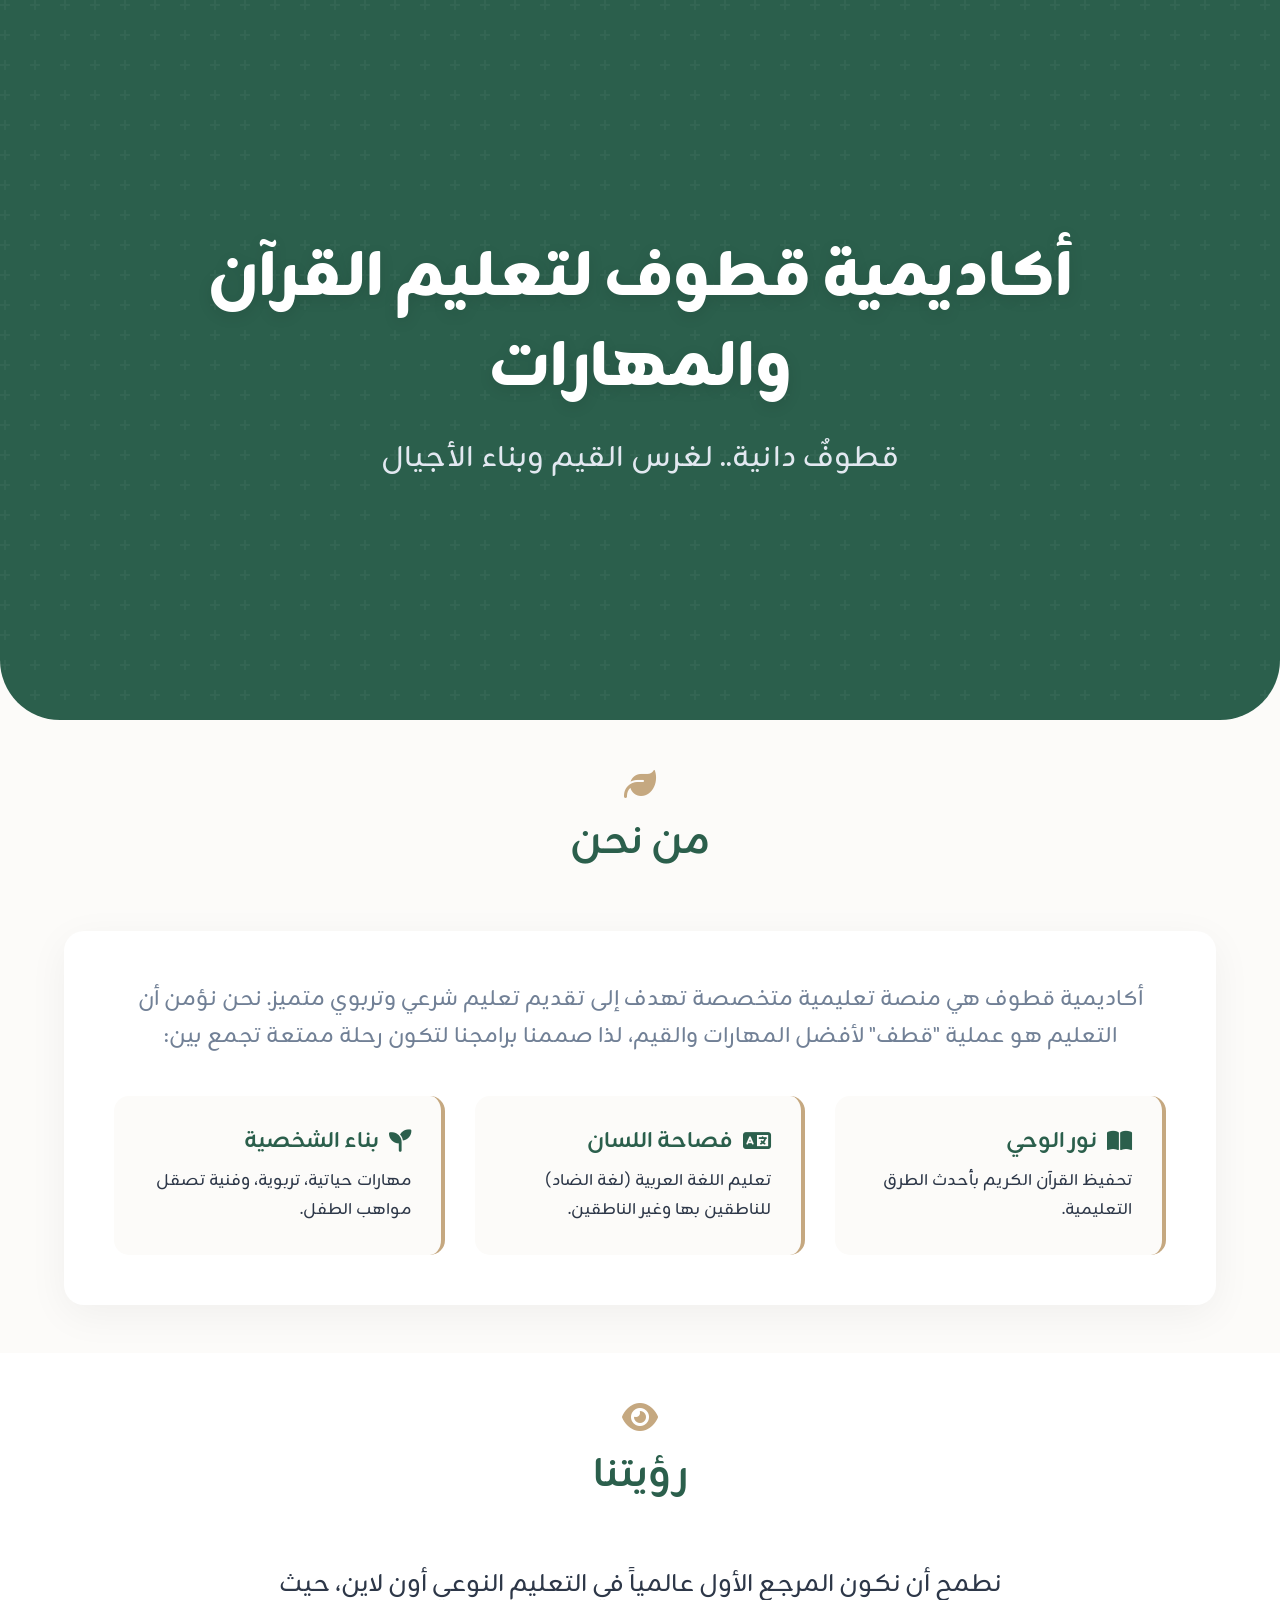
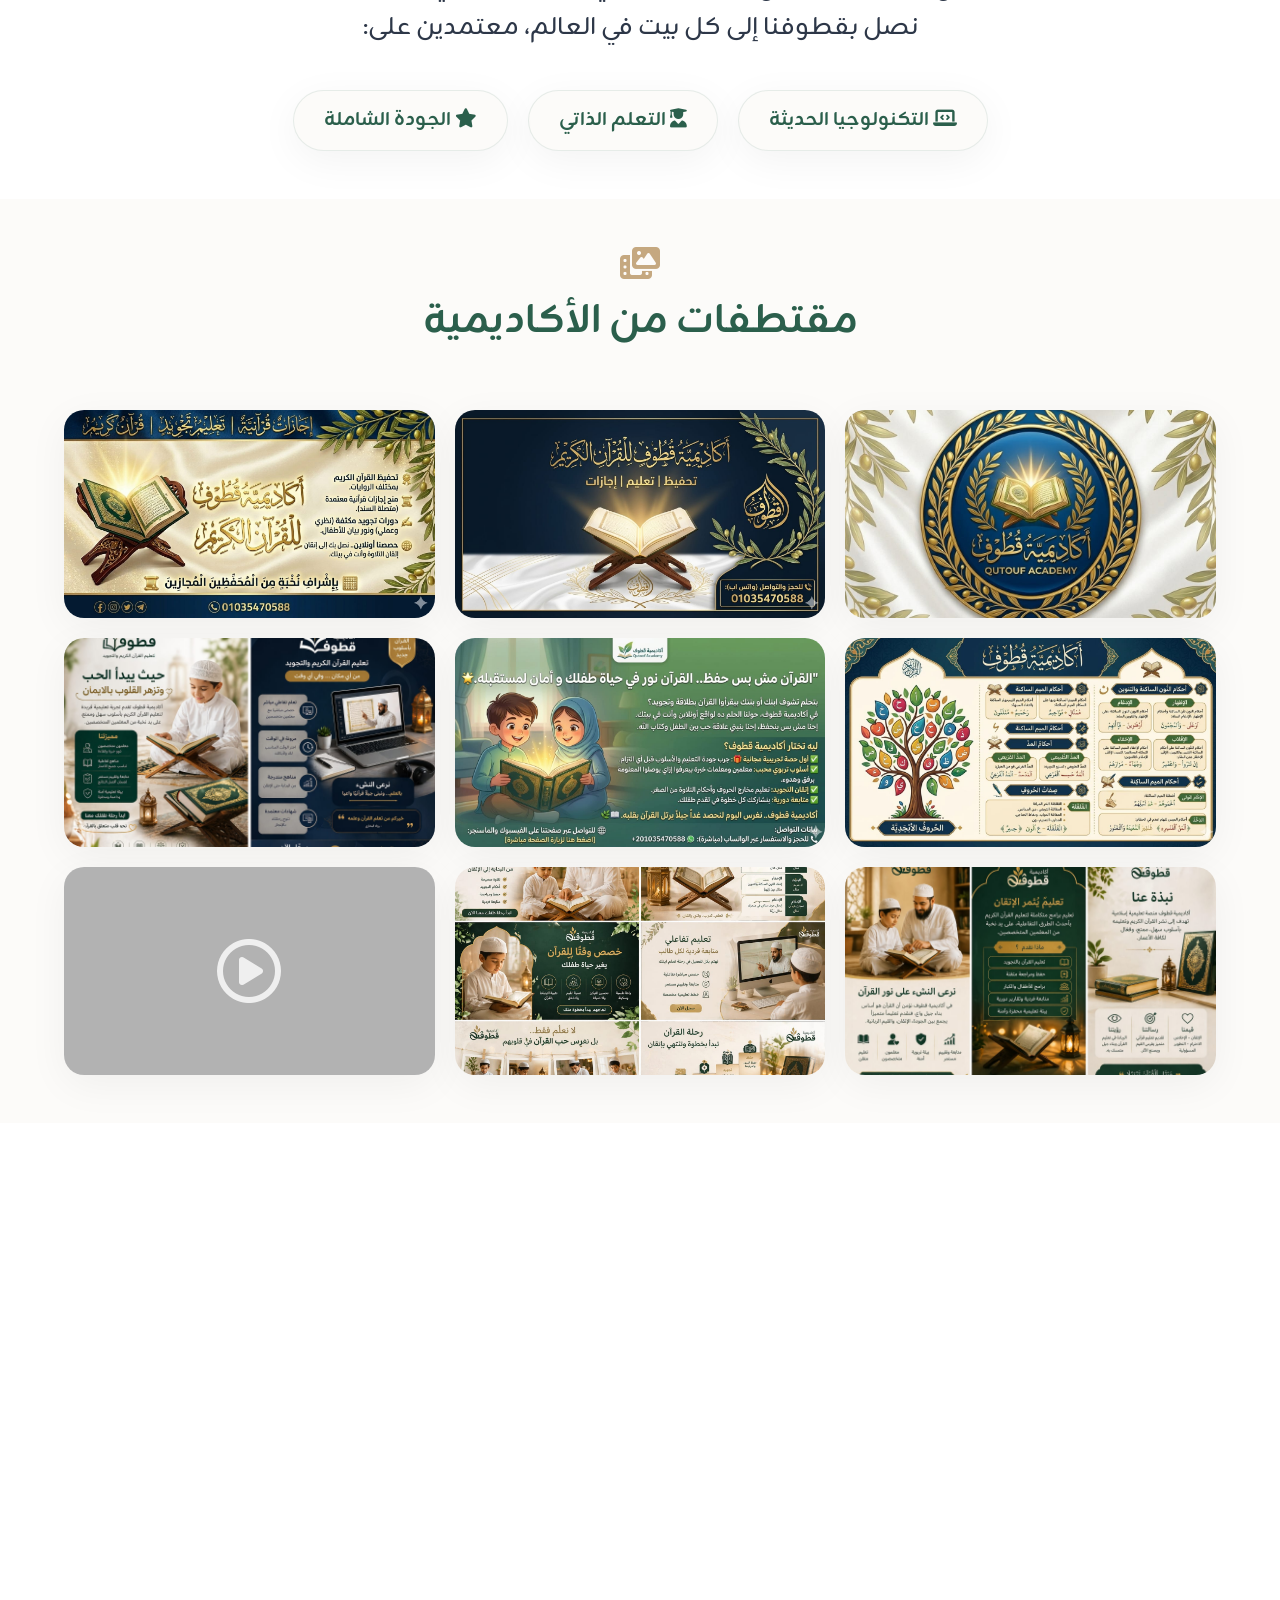
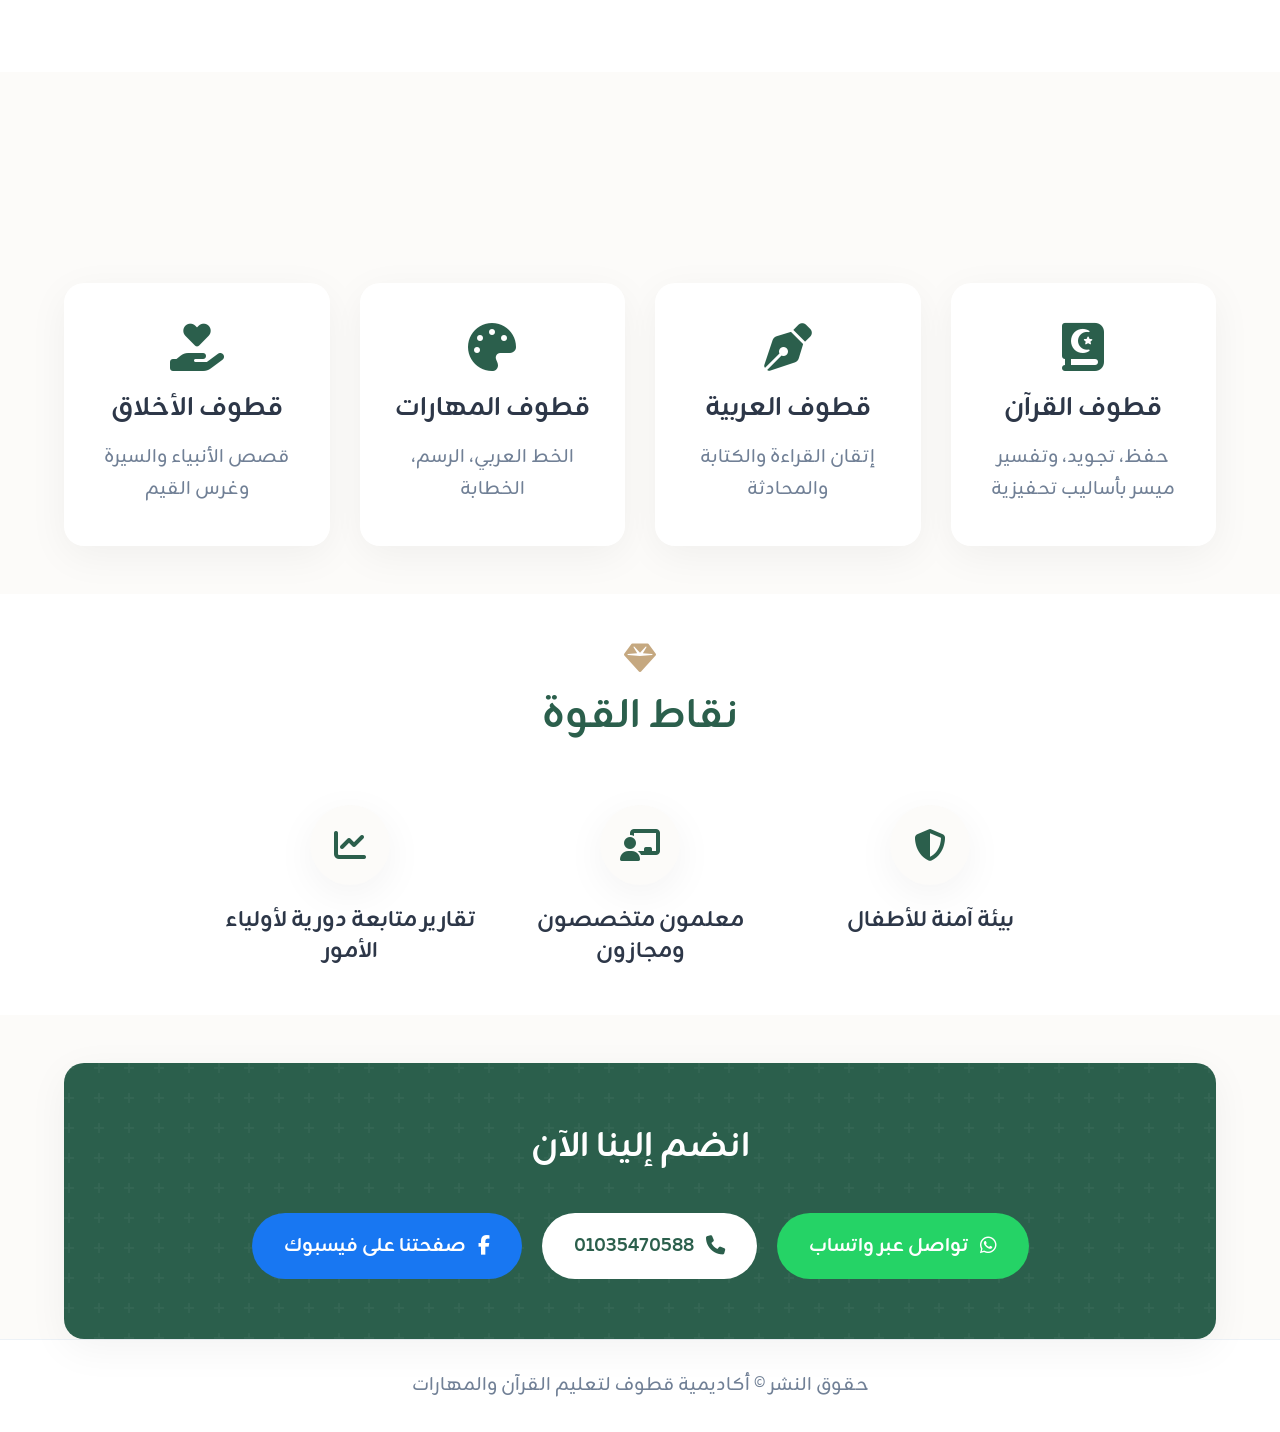
==== index.html @ 1dbad1f9 "a" ====
<!doctype html>
<html lang="ar" dir="rtl">
  <head>
    <meta charset="UTF-8" />
    <meta name="viewport" content="width=device-width, initial-scale=1.0" />
    <title>أكاديمية قطوف لتعليم القرآن والمهارات</title>

    <link rel="preconnect" href="https://fonts.googleapis.com" />
    <link rel="preconnect" href="https://fonts.gstatic.com" crossorigin />
    <link
      href="https://fonts.googleapis.com/css2?family=Zain:wght@300;400;700;900&display=swap"
      rel="stylesheet"
    />

    <link
      rel="stylesheet"
      href="https://cdnjs.cloudflare.com/ajax/libs/font-awesome/6.4.0/css/all.min.css"
    />

    <style>
      /* --- المتغيرات والألوان --- */
      :root {
        --primary-color: #2b5f4c; /* أخضر إسلامي هادئ */
        --secondary-color: #c5a880; /* ذهبي / بيج داكن */
        --bg-color: #fcfbf9; /* بيج فاتح جداً مريح للعين */
        --white: #ffffff;
        --text-dark: #2d3748;
        --text-light: #718096;
        --shadow-soft: 0 10px 40px rgba(0, 0, 0, 0.05);
        --shadow-hover: 0 20px 40px rgba(43, 95, 76, 0.1);
        --border-radius: 20px;
        --transition: all 0.4s cubic-bezier(0.4, 0, 0.2, 1);
      }

      /* --- الإعدادات العامة --- */
      * {
        margin: 0;
        padding: 0;
        box-sizing: border-box;
      }

      body {
        font-family: "Zain", sans-serif;
        background-color: var(--bg-color);
        color: var(--text-dark);
        line-height: 1.8;
        overflow-x: hidden;
        scroll-behavior: smooth;
      }

      h1,
      h2,
      h3,
      h4 {
        font-weight: 700;
        line-height: 1.4;
      }

      a {
        text-decoration: none;
        color: inherit;
      }

      .container {
        width: 100%;
        max-width: 1200px;
        margin: 0 auto;
        padding: 0 24px;
      }

      section {
        padding: 48px 0;
        margin: 48px 0;
        position: relative;
      }

      .section-header {
        text-align: center;
        margin-bottom: 60px;
      }

      .section-header i {
        font-size: 2rem;
        color: var(--secondary-color);
        margin-bottom: 15px;
      }

      .section-header h2 {
        font-size: 2.5rem;
        color: var(--primary-color);
        margin-bottom: 15px;
      }

      /* --- تأثيرات الدخول (Animations) --- */
      .animate-up {
        opacity: 0;
        transform: translateY(40px);
        transition:
          opacity 0.8s ease-out,
          transform 0.8s ease-out;
      }

      .animate-up.visible {
        opacity: 1;
        transform: translateY(0);
      }

      /* --- قسم البطل (Hero Section) --- */
      .hero {
        background-color: var(--primary-color);
        /* نمط هندسي إسلامي خفيف بالخلفية */
        background-image: url("data:image/svg+xml,%3Csvg width='60' height='60' viewBox='0 0 60 60' xmlns='http://www.w3.org/2000/svg'%3E%3Cg fill='none' fill-rule='evenodd'%3E%3Cg fill='%23ffffff' fill-opacity='0.04'%3E%3Cpath d='M36 34v-4h-2v4h-4v2h4v4h2v-4h4v-2h-4zm0-30V0h-2v4h-4v2h4v4h2V6h4V4h-4zM6 34v-4H4v4H0v2h4v4h2v-4h4v-2H6zM6 4V0H4v4H0v2h4v4h2V6h4V4H6z'/%3E%3C/g%3E%3C/g%3E%3C/svg%3E");
        color: var(--white);
        text-align: center;
        margin-top: unset;
        padding: 180px 20px;
        min-height: 80vh;
        display: flex;
        align-items: center;
        justify-content: center;
        border-bottom-left-radius: 60px;
        border-bottom-right-radius: 60px;
      }

      .hero h1 {
        font-size: 4rem;
        font-weight: 900;
        margin-bottom: 20px;
        text-shadow: 0 4px 15px rgba(0, 0, 0, 0.1);
      }

      .hero p {
        font-size: 1.8rem;
        font-weight: 400;
        color: #e2e8f0;
        max-width: 800px;
        margin: 0 auto;
      }

      /* --- قسم من نحن (About) --- */
      .about-content {
        background: var(--white);
        padding: 50px;
        border-radius: var(--border-radius);
        box-shadow: var(--shadow-soft);
        text-align: center;
      }

      .about-content > p {
        font-size: 1.3rem;
        margin-bottom: 40px;
        color: var(--text-light);
      }

      .about-features {
        display: grid;
        grid-template-columns: repeat(auto-fit, minmax(280px, 1fr));
        gap: 30px;
        text-align: right;
      }

      .about-feature-item {
        padding: 30px;
        background: var(--bg-color);
        border-radius: 15px;
        border-right: 4px solid var(--secondary-color);
        transition: var(--transition);
      }

      .about-feature-item:hover {
        transform: translateY(-5px);
        box-shadow: var(--shadow-soft);
      }

      .about-feature-item h4 {
        color: var(--primary-color);
        font-size: 1.4rem;
        margin-bottom: 10px;
        display: flex;
        align-items: center;
        gap: 10px;
      }

      /* --- قسم رؤيتنا (Vision) --- */
      .vision {
        background-color: var(--white);
      }

      .vision-container {
        max-width: 800px;
        margin: 0 auto;
        text-align: center;
      }

      .vision-text {
        font-size: 1.5rem;
        color: var(--text-dark);
        margin-bottom: 40px;
      }

      .vision-tags {
        display: flex;
        justify-content: center;
        gap: 20px;
        flex-wrap: wrap;
      }

      .tag {
        background: var(--bg-color);
        color: var(--primary-color);
        padding: 12px 30px;
        border-radius: 50px;
        font-weight: 700;
        font-size: 1.2rem;
        box-shadow: var(--shadow-soft);
        border: 1px solid rgba(43, 95, 76, 0.1);
      }

      /* --- المسارات التعليمية (Programs) --- */
      .programs-grid {
        display: grid;
        grid-template-columns: repeat(auto-fit, minmax(260px, 1fr));
        gap: 30px;
      }

      .program-card {
        background: var(--white);
        padding: 40px 30px;
        border-radius: var(--border-radius);
        box-shadow: var(--shadow-soft);
        text-align: center;
        transition: var(--transition);
        position: relative;
        overflow: hidden;
      }

      .program-card::before {
        content: "";
        position: absolute;
        top: 0;
        left: 0;
        width: 100%;
        height: 4px;
        background: var(--secondary-color);
        transform: scaleX(0);
        transition: var(--transition);
      }

      .program-card:hover {
        transform: translateY(-10px);
        box-shadow: var(--shadow-hover);
      }

      .program-card:hover::before {
        transform: scaleX(1);
      }

      .program-card i {
        font-size: 3rem;
        color: var(--primary-color);
        margin-bottom: 20px;
      }

      .program-card h3 {
        font-size: 1.6rem;
        margin-bottom: 15px;
        color: var(--text-dark);
      }

      .program-card p {
        color: var(--text-light);
        font-size: 1.1rem;
      }

      /* --- نقاط القوة (Features) --- */
      .features {
        background-color: var(--white);
      }

      .features-list {
        display: flex;
        justify-content: center;
        gap: 40px;
        flex-wrap: wrap;
      }

      .feature-box {
        display: flex;
        flex-direction: column;
        align-items: center;
        text-align: center;
        width: 250px;
      }

      .feature-icon {
        width: 80px;
        height: 80px;
        background: var(--bg-color);
        border-radius: 50%;
        display: flex;
        align-items: center;
        justify-content: center;
        font-size: 2rem;
        color: var(--primary-color);
        margin-bottom: 20px;
        box-shadow: var(--shadow-soft);
        transition: var(--transition);
      }

      .feature-box:hover .feature-icon {
        background: var(--primary-color);
        color: var(--white);
        transform: rotateY(180deg);
      }

      .feature-box h4 {
        font-size: 1.4rem;
      }

      /* --- قسم التواصل (Contact) --- */
      .contact-wrap {
        background: var(--primary-color);
        border-radius: var(--border-radius);
        padding: 60px;
        text-align: center;
        color: var(--white);
        box-shadow: var(--shadow-soft);
        /* نمط إسلامي للخلفية */
        background-image: url("data:image/svg+xml,%3Csvg width='60' height='60' viewBox='0 0 60 60' xmlns='http://www.w3.org/2000/svg'%3E%3Cg fill='none' fill-rule='evenodd'%3E%3Cg fill='%23ffffff' fill-opacity='0.04'%3E%3Cpath d='M36 34v-4h-2v4h-4v2h4v4h2v-4h4v-2h-4zm0-30V0h-2v4h-4v2h4v4h2V6h4V4h-4zM6 34v-4H4v4H0v2h4v4h2v-4h4v-2H6zM6 4V0H4v4H0v2h4v4h2V6h4V4H6z'/%3E%3C/g%3E%3C/g%3E%3C/svg%3E");
      }

      .contact-wrap h2 {
        color: var(--white);
        font-size: 2.2rem;
        margin-bottom: 40px;
      }

      .contact-links {
        display: flex;
        justify-content: center;
        align-items: center;
        gap: 20px;
        flex-wrap: wrap;
      }

      .contact-btn {
        display: flex;
        align-items: center;
        gap: 12px;
        padding: 16px 32px;
        border-radius: 50px;
        font-size: 1.2rem;
        font-weight: 700;
        transition: var(--transition);
        background: var(--white);
        color: var(--text-dark);
      }

      .contact-btn:hover {
        transform: translateY(-3px);
        box-shadow: 0 10px 20px rgba(0, 0, 0, 0.1);
      }

      .btn-whatsapp {
        background: #25d366;
        color: white;
      }
      .btn-whatsapp:hover {
        background: #20bd5a;
      }

      .btn-facebook {
        background: #1877f2;
        color: white;
      }
      .btn-facebook:hover {
        background: #166fe5;
      }

      .btn-phone {
        background: var(--white);
        color: var(--primary-color);
      }

      /* --- الفوتر (Footer) --- */
      footer {
        background-color: var(--white);
        padding: 30px 0;
        text-align: center;
        border-top: 1px solid #edf2f7;
      }

      footer p {
        color: var(--text-light);
        font-size: 1.1rem;
        /* margin-bottom: 10px; */
      }
      /*
      .social-icons {
        display: flex;
        justify-content: center;
        gap: 15px;
      }

      .social-icons a {
        color: var(--text-light);
        font-size: 1.2rem;
        transition: var(--transition);
      }

      .social-icons a:hover {
        color: var(--primary-color);
      }
         */

      /* --- التجاوب مع الشاشات (Responsive) --- */
      @media (max-width: 768px) {
        .hero h1 {
          font-size: 2.5rem;
        }
        .hero p {
          font-size: 1.3rem;
        }
        .hero {
          padding: 120px 20px;
          border-bottom-left-radius: 30px;
          border-bottom-right-radius: 30px;
        }
        .about-content {
          padding: 30px;
        }
        .vision-text {
          font-size: 1.2rem;
        }
        .contact-wrap {
          padding: 40px 20px;
        }
        .contact-btn {
          width: 100%;
          justify-content: center;
        }
      }

      /* --- قسم معرض الصور والفيديوهات (Gallery) --- */
      .media-grid {
        display: grid;
        grid-template-columns: repeat(auto-fit, minmax(300px, 1fr));
        gap: 20px;
        margin-top: 40px;
      }

      .media-item {
        border-radius: var(--border-radius);
        overflow: hidden;
        box-shadow: var(--shadow-soft);
        position: relative;
        aspect-ratio: 16 / 9;
        background-color: var(--white);
      }

      .media-item img {
        width: 100%;
        height: 100%;
        object-fit: cover;
        transition: var(--transition);
      }

      .media-item:hover img {
        transform: scale(1.05);
      }

      /* تنسيق غطاء الفيديو */
      .video-overlay {
        position: absolute;
        top: 0;
        left: 0;
        width: 100%;
        height: 100%;
        background: rgba(0, 0, 0, 0.3);
        display: flex;
        align-items: center;
        justify-content: center;
        transition: var(--transition);
        cursor: pointer;
      }

      .media-item:hover .video-overlay {
        background: rgba(0, 0, 0, 0.5);
      }

      .video-overlay i {
        font-size: 4rem;
        color: var(--white);
        opacity: 0.8;
        transition: var(--transition);
      }

      .media-item:hover .video-overlay i {
        transform: scale(1.1);
        opacity: 1;
      }

      /* --- قسم فريق العمل (Team) --- */
      .team-grid {
        display: grid;
        grid-template-columns: repeat(auto-fit, minmax(250px, 1fr));
        gap: 30px;
        margin-top: 40px;
      }

      .team-card {
        background: var(--white);
        border-radius: var(--border-radius);
        padding: 40px 20px;
        text-align: center;
        box-shadow: var(--shadow-soft);
        transition: var(--transition);
      }

      .team-card:hover {
        transform: translateY(-10px);
        box-shadow: var(--shadow-hover);
      }

      .team-avatar {
        width: 120px;
        height: 120px;
        border-radius: 50%;
        background-color: var(--bg-color);
        margin: 0 auto 20px;
        display: flex;
        align-items: center;
        justify-content: center;
        font-size: 3rem;
        color: var(--secondary-color);
        border: 4px solid var(--primary-color);
        overflow: hidden;
      }

      .team-avatar img {
        width: 100%;
        height: 100%;
        object-fit: cover;
      }

      .team-card h3 {
        color: var(--text-dark);
        font-size: 1.5rem;
        margin-bottom: 5px;
      }

      .team-card p {
        color: var(--text-light);
        font-size: 1.1rem;
      }
    </style>
  </head>
  <body>
    <section class="hero">
      <div class="container animate-up">
        <h1>أكاديمية قطوف لتعليم القرآن والمهارات</h1>
        <p>قطوفٌ دانية.. لغرس القيم وبناء الأجيال</p>
      </div>
    </section>

    <section id="about" class="container">
      <div class="section-header animate-up">
        <i class="fa-solid fa-leaf"></i>
        <h2>من نحن</h2>
      </div>
      <div class="about-content animate-up">
        <p>
          أكاديمية قطوف هي منصة تعليمية متخصصة تهدف إلى تقديم تعليم شرعي وتربوي
          متميز. نحن نؤمن أن التعليم هو عملية "قطف" لأفضل المهارات والقيم، لذا
          صممنا برامجنا لتكون رحلة ممتعة تجمع بين:
        </p>

        <div class="about-features">
          <div class="about-feature-item">
            <h4><i class="fa-solid fa-book-open"></i> نور الوحي</h4>
            <p>تحفيظ القرآن الكريم بأحدث الطرق التعليمية.</p>
          </div>
          <div class="about-feature-item">
            <h4><i class="fa-solid fa-language"></i> فصاحة اللسان</h4>
            <p>تعليم اللغة العربية (لغة الضاد) للناطقين بها وغير الناطقين.</p>
          </div>
          <div class="about-feature-item">
            <h4><i class="fa-solid fa-seedling"></i> بناء الشخصية</h4>
            <p>مهارات حياتية، تربوية، وفنية تصقل مواهب الطفل.</p>
          </div>
        </div>
      </div>
    </section>

    <section id="vision" class="vision">
      <div class="container vision-container animate-up">
        <div class="section-header">
          <i class="fa-solid fa-eye"></i>
          <h2>رؤيتنا</h2>
        </div>
        <p class="vision-text">
          نطمح أن نكون المرجع الأول عالمياً في التعليم النوعي أون لاين، حيث نصل
          بقطوفنا إلى كل بيت في العالم، معتمدين على:
        </p>
        <div class="vision-tags">
          <div class="tag">
            <i class="fa-solid fa-laptop-code"></i> التكنولوجيا الحديثة
          </div>
          <div class="tag">
            <i class="fa-solid fa-user-graduate"></i> التعلم الذاتي
          </div>
          <div class="tag"><i class="fa-solid fa-star"></i> الجودة الشاملة</div>
        </div>
      </div>
    </section>

    <section id="gallery" class="container">
      <div class="section-header animate-up">
        <i class="fa-solid fa-photo-film"></i>
        <h2>مقتطفات من الأكاديمية</h2>
      </div>
      <div class="media-grid">
        <div class="media-item animate-up" style="transition-delay: 0.1s">
          <img src="img\WhatsApp Image 2026-04-23 at 6.18.03 PM.jpeg" />
        </div>

        <div class="media-item animate-up" style="transition-delay: 0.1s">
          <img src="img\WhatsApp Image 2026-04-23 at 6.18.01 PM.jpeg" />
        </div>

        <div class="media-item animate-up" style="transition-delay: 0.1s">
          <img src="img\WhatsApp Image 2026-04-23 at 6.18.02 PM.jpeg" />
        </div>

        <div class="media-item animate-up" style="transition-delay: 0.1s">
          <img src="img\WhatsApp Image 2026-04-23 at 7.53.25 PM.jpeg" />
        </div>

        <div class="media-item animate-up" style="transition-delay: 0.1s">
          <img src="img\WhatsApp Image 2026-04-23 at 7.35.14 PM.jpeg" />
        </div>

        <div class="media-item animate-up" style="transition-delay: 0.1s">
          <img src="img\WhatsApp Image 2026-04-23 at 7.59.48 PM.jpeg" />
        </div>

        <div class="media-item animate-up" style="transition-delay: 0.1s">
          <img src="img\WhatsApp Image 2026-04-23 at 7.59.47 PM.jpeg" />
        </div>

        <div class="media-item animate-up" style="transition-delay: 0.1s">
          <img src="img\WhatsApp Image 2026-04-23 at 7.53.52 PM.jpeg" />
        </div>

        <div class="media-item animate-up">
          <video src="vid\VID-20260425-WA0044.mp4"></video>
          <a href="#" class="video-overlay">
            <i class="fa-regular fa-circle-play"></i>
          </a>
        </div>
      </div>
    </section>

    <section id="team" class="features">
      <div class="container">
        <div class="section-header animate-up">
          <i class="fa-solid fa-users"></i>
          <h2>فريق العمل</h2>
        </div>
        <div class="team-grid">
          <div class="team-card animate-up">
            <div class="team-avatar">
              <i class="fa-solid fa-user-tie"></i>
            </div>
            <h3>الشيخ عبدالله ناصر</h3>
            <p>مشرف تعليم القرآن</p>
          </div>
        </div>
      </div>
    </section>

    <section id="programs" class="container">
      <div class="section-header animate-up">
        <i class="fa-solid fa-layer-group"></i>
        <h2>مسارات قطوف التعليمية</h2>
      </div>
      <div class="programs-grid">
        <div class="program-card animate-up">
          <i class="fa-solid fa-book-quran"></i>
          <h3>قطوف القرآن</h3>
          <p>حفظ، تجويد، وتفسير ميسر بأساليب تحفيزية</p>
        </div>
        <div class="program-card animate-up" style="transition-delay: 0.1s">
          <i class="fa-solid fa-pen-nib"></i>
          <h3>قطوف العربية</h3>
          <p>إتقان القراءة والكتابة والمحادثة</p>
        </div>
        <div class="program-card animate-up" style="transition-delay: 0.2s">
          <i class="fa-solid fa-palette"></i>
          <h3>قطوف المهارات</h3>
          <p>الخط العربي، الرسم، الخطابة</p>
        </div>
        <div class="program-card animate-up" style="transition-delay: 0.3s">
          <i class="fa-solid fa-hand-holding-heart"></i>
          <h3>قطوف الأخلاق</h3>
          <p>قصص الأنبياء والسيرة وغرس القيم</p>
        </div>
      </div>
    </section>

    <section id="features" class="features">
      <div class="container animate-up">
        <div class="section-header">
          <i class="fa-solid fa-gem"></i>
          <h2>نقاط القوة</h2>
        </div>
        <div class="features-list">
          <div class="feature-box">
            <div class="feature-icon">
              <i class="fa-solid fa-shield-halved"></i>
            </div>
            <h4>بيئة آمنة للأطفال</h4>
          </div>
          <div class="feature-box">
            <div class="feature-icon">
              <i class="fa-solid fa-chalkboard-user"></i>
            </div>
            <h4>معلمون متخصصون ومجازون</h4>
          </div>
          <div class="feature-box">
            <div class="feature-icon">
              <i class="fa-solid fa-chart-line"></i>
            </div>
            <h4>تقارير متابعة دورية لأولياء الأمور</h4>
          </div>
        </div>
      </div>
    </section>

    <section id="contact" class="container">
      <div class="contact-wrap animate-up">
        <h2>انضم إلينا الآن</h2>
        <div class="contact-links">
          <a
            href="https://wa.me/201035470588"
            target="_blank"
            class="contact-btn btn-whatsapp"
          >
            <i class="fa-brands fa-whatsapp"></i> تواصل عبر واتساب
          </a>
          <a href="tel:01035470588" class="contact-btn btn-phone">
            <i class="fa-solid fa-phone"></i> 01035470588
          </a>
          <a
            href="https://facebook.com/share/18U8JBKvM3"
            target="_blank"
            class="contact-btn btn-facebook"
          >
            <i class="fa-brands fa-facebook-f"></i> صفحتنا على فيسبوك
          </a>
        </div>
      </div>
    </section>

    <footer>
      <div class="container">
        <p>حقوق النشر © أكاديمية قطوف لتعليم القرآن والمهارات</p>
        <!-- <div class="social-icons">
          <a href="https://facebook.com/share/18U8JBKvM3" target="_blank"
            ><i class="fa-brands fa-facebook"></i
          ></a>
          <a href="https://wa.me/201035470588" target="_blank"
            ><i class="fa-brands fa-whatsapp"></i
          ></a>
        </div> -->
      </div>
    </footer>

    <script>
      document.addEventListener("DOMContentLoaded", () => {
        const observerOptions = {
          root: null,
          rootMargin: "0px",
          threshold: 0.15,
        };

        const observer = new IntersectionObserver((entries, observer) => {
          entries.forEach((entry) => {
            if (entry.isIntersecting) {
              entry.target.classList.add("visible");
              observer.unobserve(entry.target);
            }
          });
        }, observerOptions);

        const animateElements = document.querySelectorAll(".animate-up");
        animateElements.forEach((el) => observer.observe(el));
      });
    </script>
  </body>
</html>
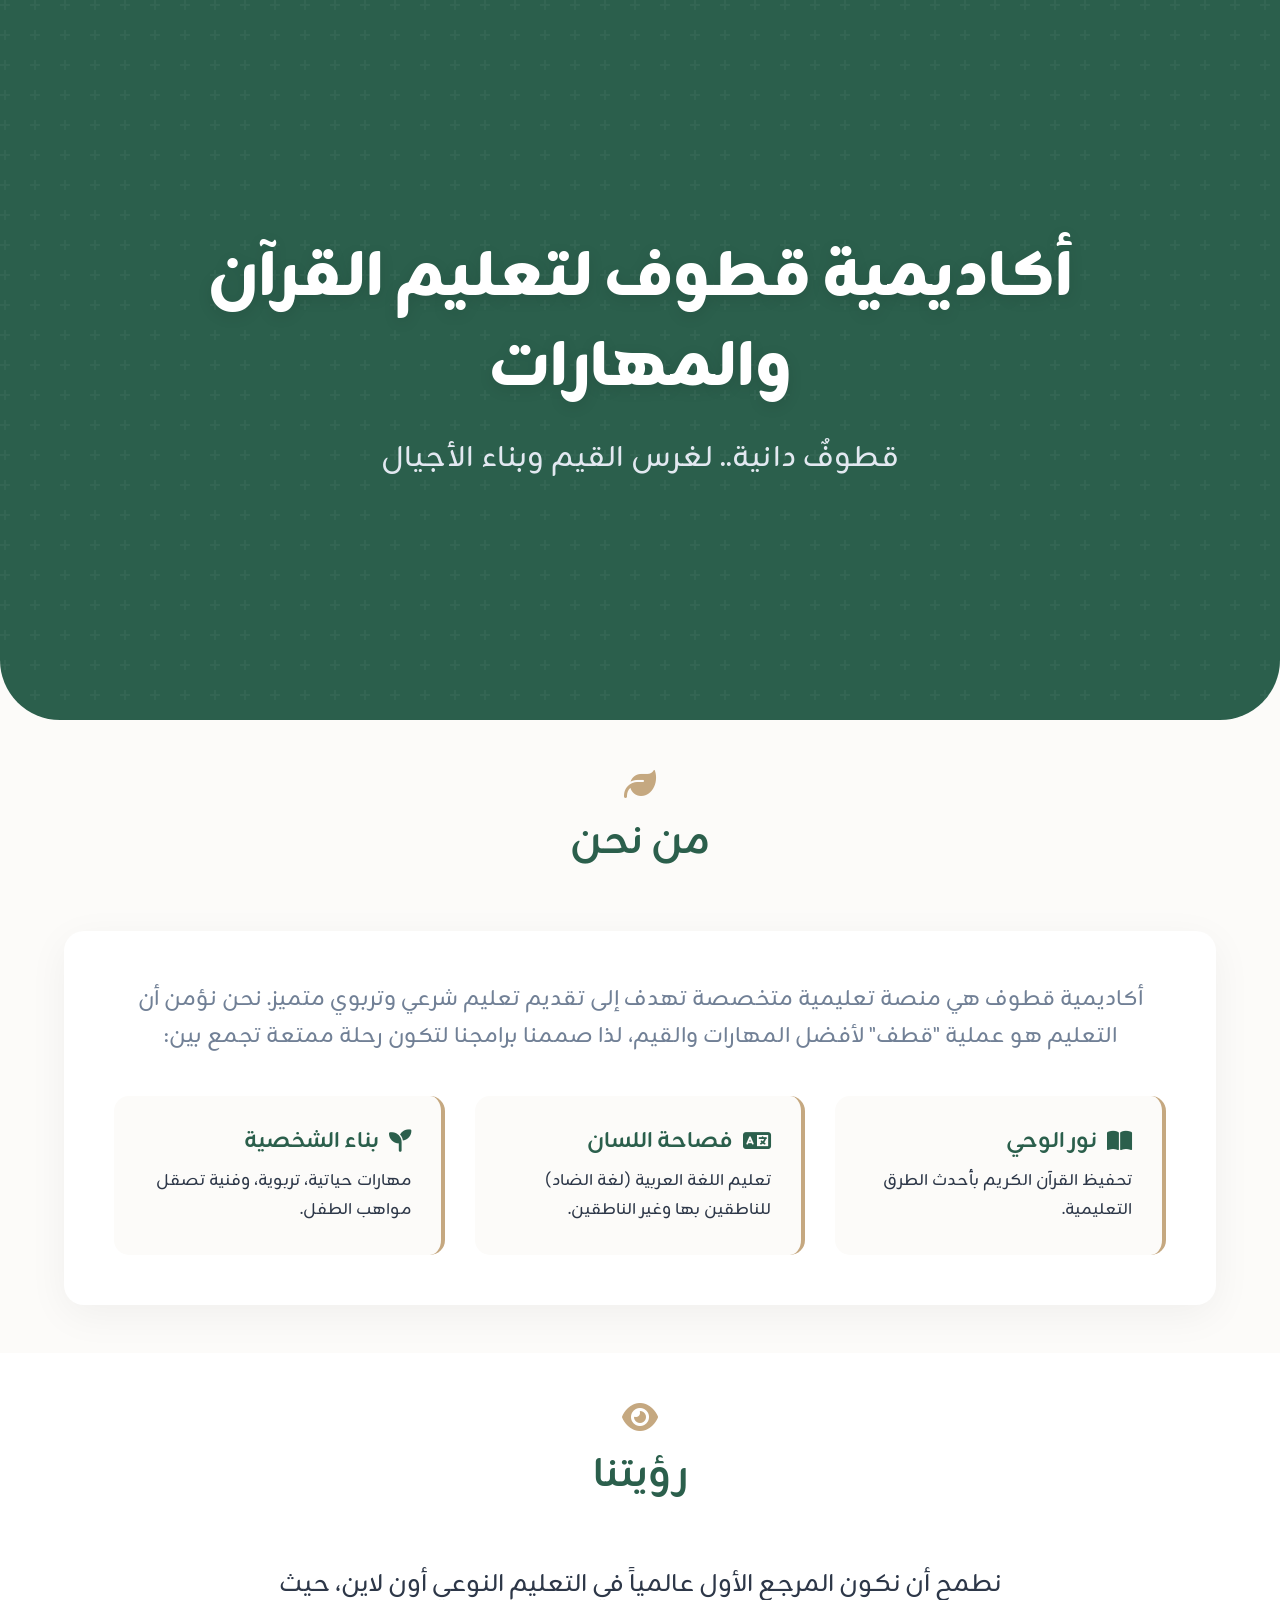
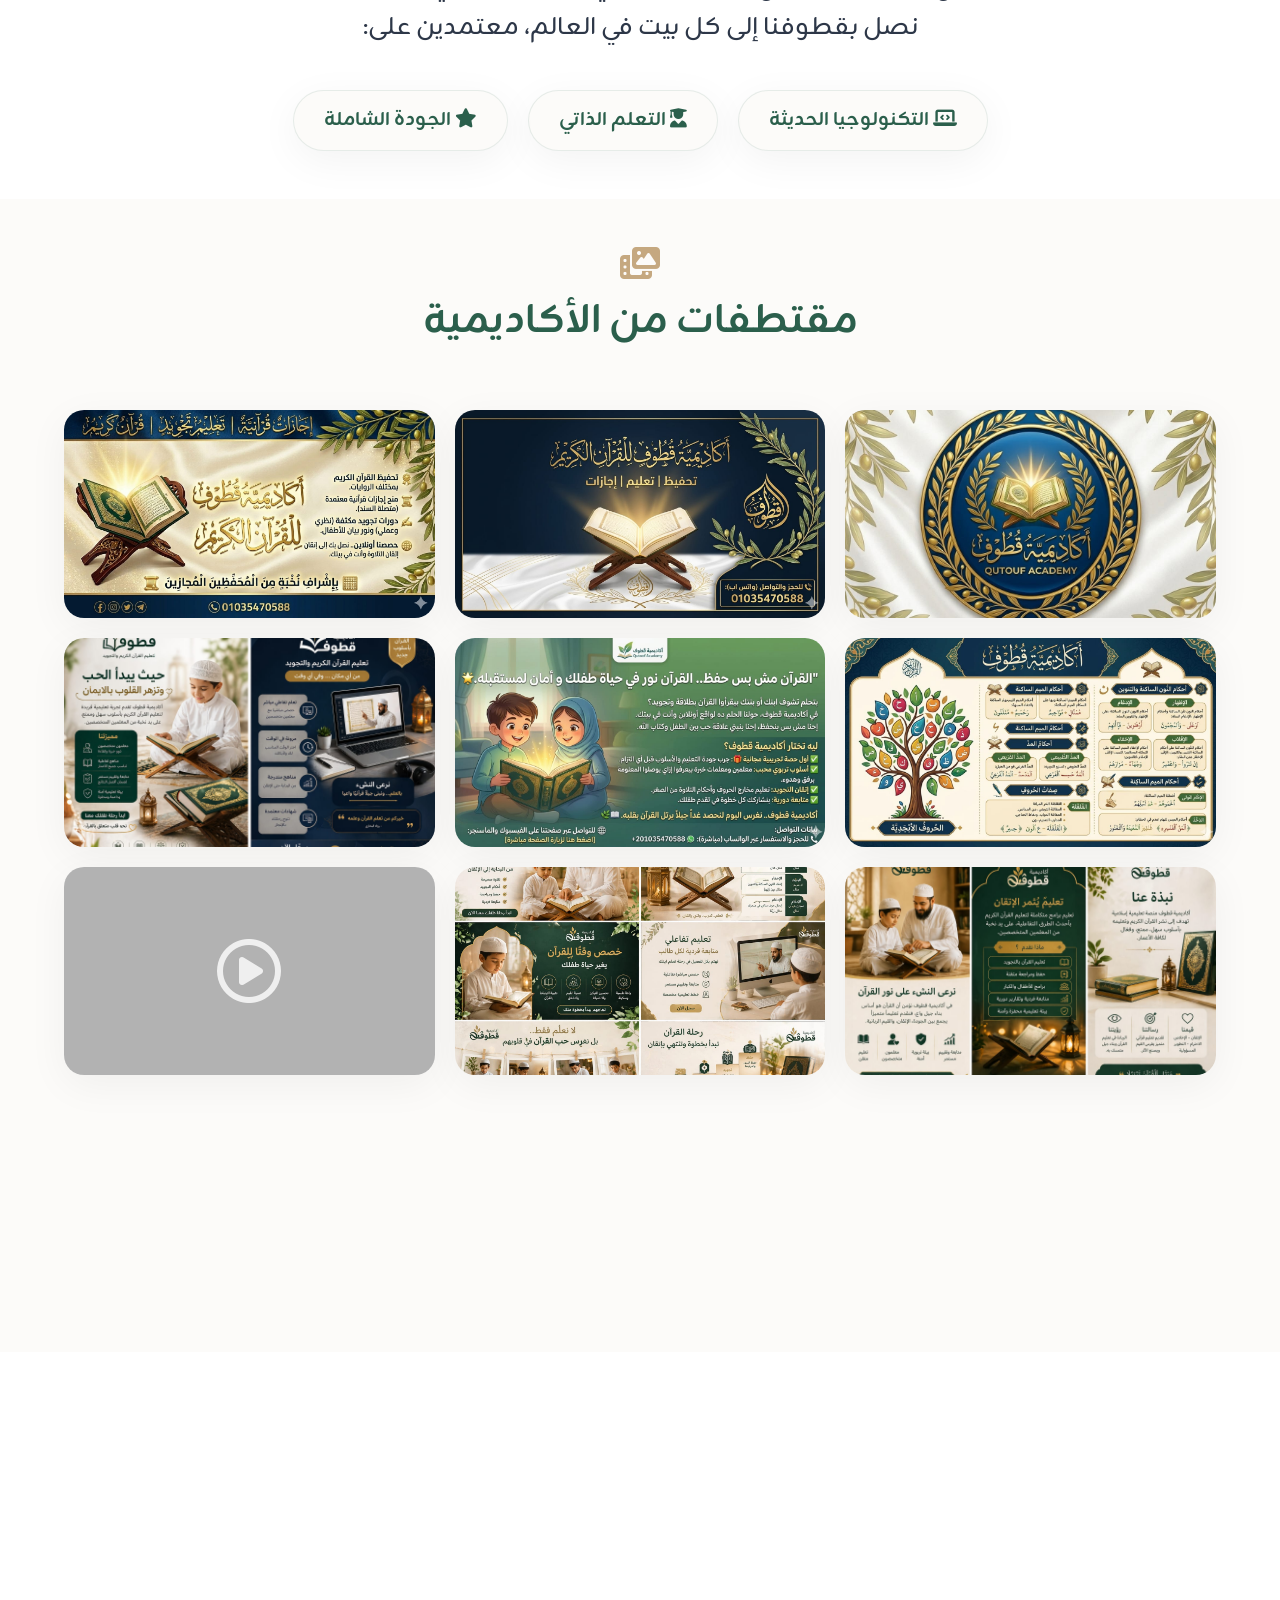
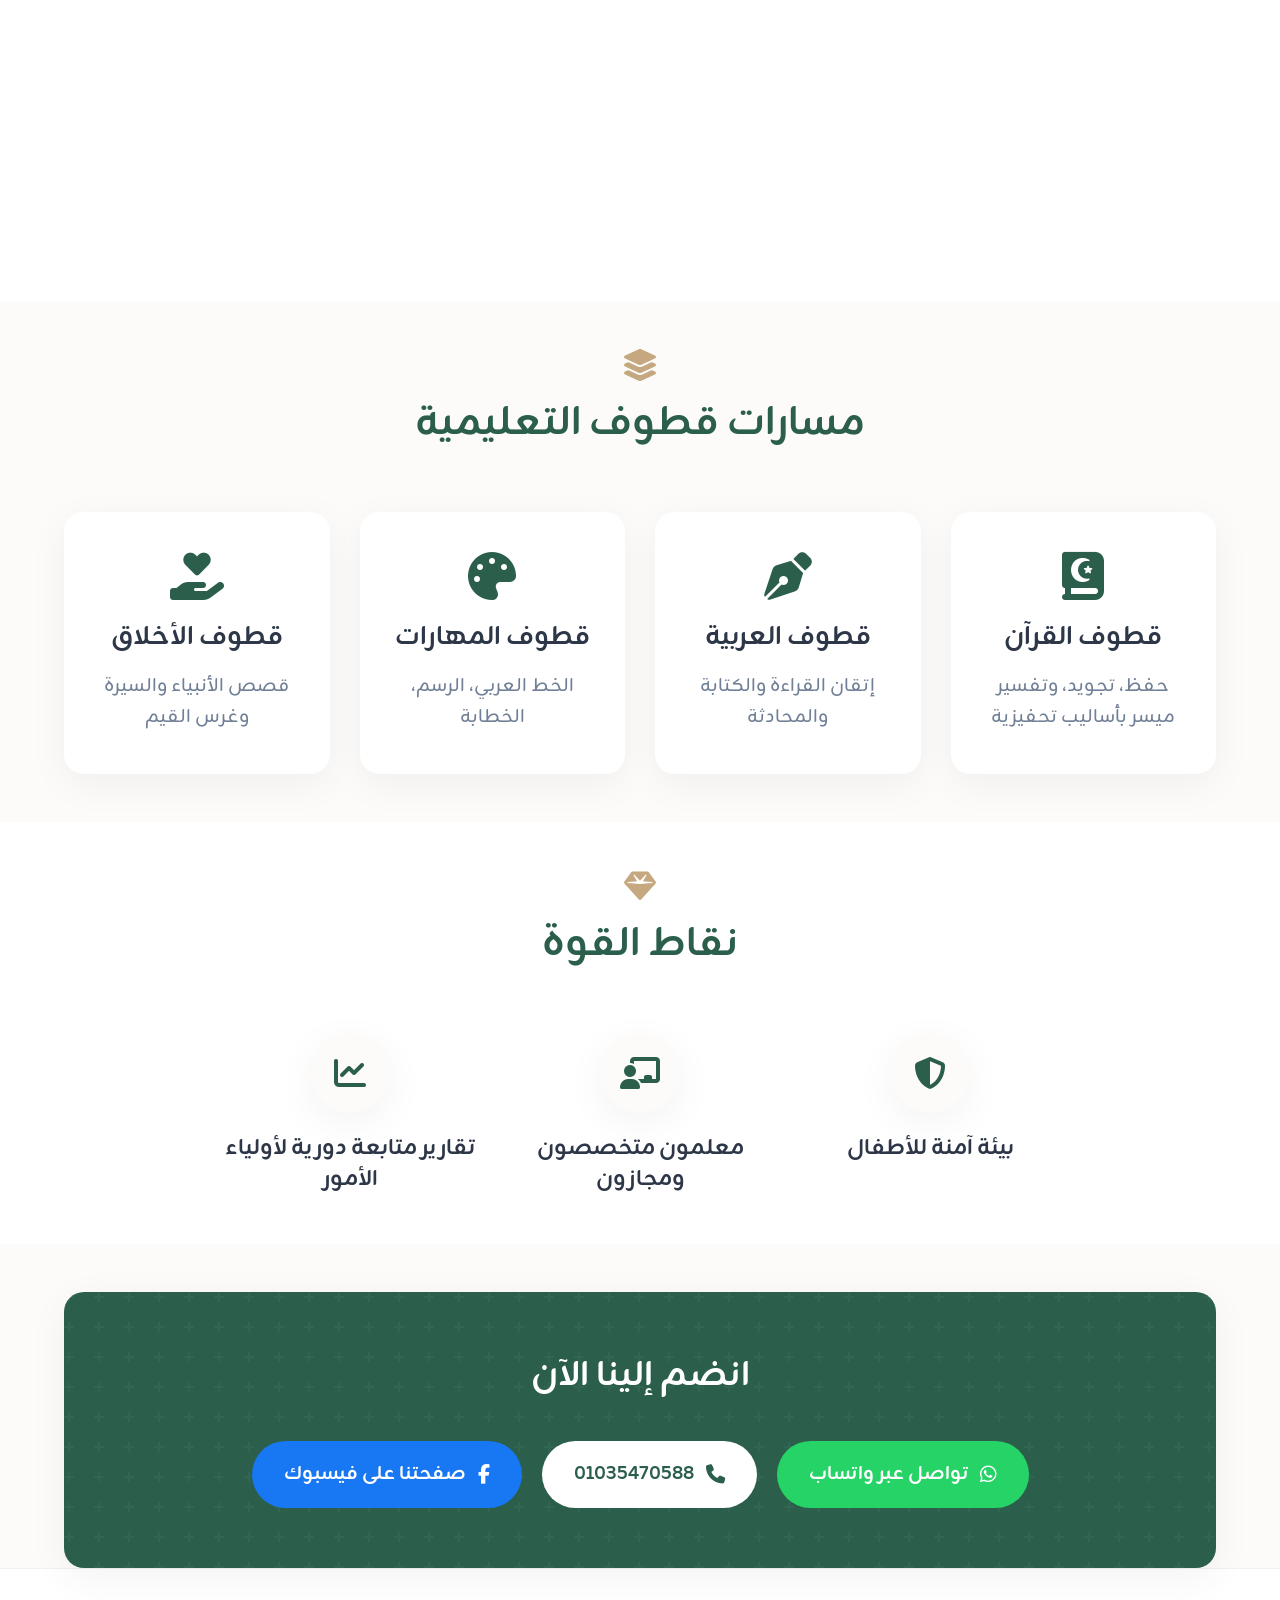
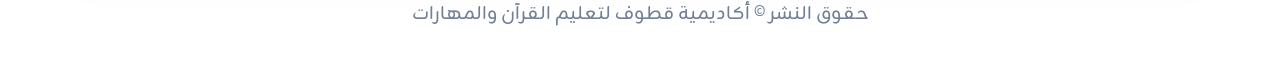
==== commit 2e1a279c: "a" ====
--- a/index.html
+++ b/index.html
@@ -458,14 +458,17 @@
         background-color: var(--white);
       }
 
-      .media-item img {
+      .media-item img,
+      .media-item video {
         width: 100%;
         height: 100%;
         object-fit: cover;
         transition: var(--transition);
       }
 
-      .media-item:hover img {
+      /* تأثير التكبير عند تمرير الماوس */
+      .media-item:hover img,
+      .media-item:hover video {
         transform: scale(1.05);
       }
 
@@ -481,7 +484,9 @@
         align-items: center;
         justify-content: center;
         transition: var(--transition);
-        cursor: pointer;
+
+        /* السطر ده هو الحل: بيخلي الضغطة تعدي من الغطاء وتروح للفيديو */
+        pointer-events: none;
       }
 
       .media-item:hover .video-overlay {
@@ -552,6 +557,77 @@
       .team-card p {
         color: var(--text-light);
         font-size: 1.1rem;
+      }
+
+      /* --- إعدادات البوب أب (Modal) --- */
+      .modal {
+        position: fixed;
+        z-index: 1000;
+        left: 0;
+        top: 0;
+        width: 100%;
+        height: 100%;
+        background-color: rgba(0, 0, 0, 0.85); /* خلفية سوداء شفافة */
+        backdrop-filter: blur(8px); /* تأثير ضبابي عصري للخلفية */
+        display: flex;
+        align-items: center;
+        justify-content: center;
+        opacity: 0;
+        visibility: hidden;
+        transition:
+          opacity 0.3s ease,
+          visibility 0.3s ease;
+      }
+
+      /* الكلاس الذي سيتم إضافته لإظهار البوب أب */
+      .modal.show {
+        opacity: 1;
+        visibility: visible;
+      }
+
+      .modal-content {
+        max-width: 90%;
+        max-height: 90vh;
+        display: flex;
+        justify-content: center;
+        align-items: center;
+        transform: scale(0.8);
+        transition: transform 0.3s cubic-bezier(0.4, 0, 0.2, 1);
+      }
+
+      .modal.show .modal-content {
+        transform: scale(1);
+      }
+
+      .modal-content img,
+      .modal-content video {
+        max-width: 100%;
+        max-height: 85vh;
+        border-radius: 15px;
+        box-shadow: 0 10px 40px rgba(0, 0, 0, 0.5);
+      }
+
+      .close-modal {
+        position: absolute;
+        top: 20px;
+        right: 30px;
+        color: var(--white);
+        font-size: 45px;
+        font-weight: bold;
+        cursor: pointer;
+        transition: var(--transition);
+        z-index: 1001;
+      }
+
+      .close-modal:hover {
+        color: var(--secondary-color);
+        transform: scale(1.1);
+      }
+
+      /* جعل مؤشر الماوس يظهر كيد عند الوقوف على الصور والفيديوهات في المعرض */
+      .media-item img,
+      .media-item video {
+        cursor: pointer;
       }
     </style>
   </head>
@@ -625,36 +701,73 @@
         </div>
 
         <div class="media-item animate-up" style="transition-delay: 0.1s">
-          <img src="img\WhatsApp Image 2026-04-23 at 6.18.01 PM.jpeg" />
+          <img src="img/WhatsApp Image 2026-04-23 at 6.18.01 PM.jpeg" />
         </div>
 
         <div class="media-item animate-up" style="transition-delay: 0.1s">
-          <img src="img\WhatsApp Image 2026-04-23 at 6.18.02 PM.jpeg" />
+          <img src="img/WhatsApp Image 2026-04-23 at 6.18.02 PM.jpeg" />
         </div>
 
         <div class="media-item animate-up" style="transition-delay: 0.1s">
-          <img src="img\WhatsApp Image 2026-04-23 at 7.53.25 PM.jpeg" />
+          <img src="img/WhatsApp Image 2026-04-23 at 7.53.25 PM.jpeg" />
         </div>
 
         <div class="media-item animate-up" style="transition-delay: 0.1s">
-          <img src="img\WhatsApp Image 2026-04-23 at 7.35.14 PM.jpeg" />
+          <img src="img/WhatsApp Image 2026-04-23 at 7.35.14 PM.jpeg" />
         </div>
 
         <div class="media-item animate-up" style="transition-delay: 0.1s">
-          <img src="img\WhatsApp Image 2026-04-23 at 7.59.48 PM.jpeg" />
+          <img src="img/WhatsApp Image 2026-04-23 at 7.59.48 PM.jpeg" />
         </div>
 
         <div class="media-item animate-up" style="transition-delay: 0.1s">
-          <img src="img\WhatsApp Image 2026-04-23 at 7.59.47 PM.jpeg" />
+          <img src="img/WhatsApp Image 2026-04-23 at 7.59.47 PM.jpeg" />
         </div>
 
         <div class="media-item animate-up" style="transition-delay: 0.1s">
-          <img src="img\WhatsApp Image 2026-04-23 at 7.53.52 PM.jpeg" />
+          <img src="img/WhatsApp Image 2026-04-23 at 7.53.52 PM.jpeg" />
         </div>
 
         <div class="media-item animate-up">
-          <video src="vid\VID-20260425-WA0044.mp4"></video>
-          <a href="#" class="video-overlay">
+          <video
+            class="media-item animate-up"
+            src="vid/WhatsApp Video 2026-06-17 at 10.43.26 PM.mp4"
+            preload="metadata"
+          ></video>
+          <a class="video-overlay">
+            <i class="fa-regular fa-circle-play"></i>
+          </a>
+        </div>
+
+        <div class="media-item animate-up">
+          <video
+            class="media-item animate-up"
+            src="vid/WhatsApp Video 2026-06-17 at 10.43.26 PM (1).mp4"
+            preload="metadata"
+          ></video>
+          <a class="video-overlay">
+            <i class="fa-regular fa-circle-play"></i>
+          </a>
+        </div>
+
+        <div class="media-item animate-up">
+          <video
+            class="media-item animate-up"
+            src="vid/WhatsApp Video 2026-06-17 at 10.43.26 PM (2).mp4"
+            preload="metadata"
+          ></video>
+          <a class="video-overlay">
+            <i class="fa-regular fa-circle-play"></i>
+          </a>
+        </div>
+
+        <div class="media-item animate-up">
+          <video
+            class="media-item animate-up"
+            src="vid/WhatsApp Video 2026-06-17 at 10.43.27 PM.mp4"
+            preload="metadata"
+          ></video>
+          <a class="video-overlay">
             <i class="fa-regular fa-circle-play"></i>
           </a>
         </div>
@@ -674,6 +787,13 @@
             </div>
             <h3>الشيخ عبدالله ناصر</h3>
             <p>مشرف تعليم القرآن</p>
+          </div>
+          <div class="team-card animate-up">
+            <div class="team-avatar">
+              <i class="fa-solid fa-user-tie"></i>
+            </div>
+            <h3>المعلمة أسماء ناصر</h3>
+            <p>معلمة اللغة العربية</p>
           </div>
         </div>
       </div>
@@ -774,6 +894,10 @@
           ></a>
         </div> -->
       </div>
+      <div id="mediaModal" class="modal">
+        <span class="close-modal">&times;</span>
+        <div class="modal-content" id="modalContent"></div>
+      </div>
     </footer>
 
     <script>
@@ -795,6 +919,68 @@
 
         const animateElements = document.querySelectorAll(".animate-up");
         animateElements.forEach((el) => observer.observe(el));
+
+        // --- سكربت البوب أب (Lightbox Modal) ---
+        const modal = document.getElementById("mediaModal");
+        const modalContent = document.getElementById("modalContent");
+        const closeModal = document.querySelector(".close-modal");
+
+        // نحدد كل الصور والفيديوهات اللي جوه قسم المعرض
+        const mediaItems = document.querySelectorAll(
+          ".media-item img, .media-item video",
+        );
+
+        mediaItems.forEach((item) => {
+          item.addEventListener("click", function (e) {
+            e.preventDefault(); // لمنع السلوك الافتراضي
+
+            // إظهار النافذة
+            modal.classList.add("show");
+
+            // تفريغ المحتوى القديم عشان ما يظهرش فوق بعضه
+            modalContent.innerHTML = "";
+
+            // لو العنصر المضعوط عليه صورة
+            if (this.tagName === "IMG") {
+              const img = document.createElement("img");
+              img.src = this.src;
+              modalContent.appendChild(img);
+            }
+            // لو العنصر المضعوط عليه فيديو
+            else if (this.tagName === "VIDEO") {
+              const video = document.createElement("video");
+              video.src = this.src;
+              video.controls = true;
+              video.autoplay = true; // تشغيل تلقائي لما يفتح
+              modalContent.appendChild(video);
+            }
+          });
+        });
+
+        // دالة لإغلاق النافذة وتفريغ المحتوى (عشان الفيديو يقف)
+        function hideModal() {
+          modal.classList.remove("show");
+          setTimeout(() => {
+            modalContent.innerHTML = "";
+          }, 300); // الانتظار حتى تنتهي حركة الإغلاق
+        }
+
+        // إغلاق لما ندوس على علامة X
+        closeModal.addEventListener("click", hideModal);
+
+        // إغلاق لما ندوس في أي مكان فاضي بره الصورة/الفيديو
+        modal.addEventListener("click", function (e) {
+          if (e.target === modal) {
+            hideModal();
+          }
+        });
+
+        // إغلاق لما ندوس على زرار ESC في الكيبورد
+        document.addEventListener("keydown", function (e) {
+          if (e.key === "Escape" && modal.classList.contains("show")) {
+            hideModal();
+          }
+        });
       });
     </script>
   </body>
